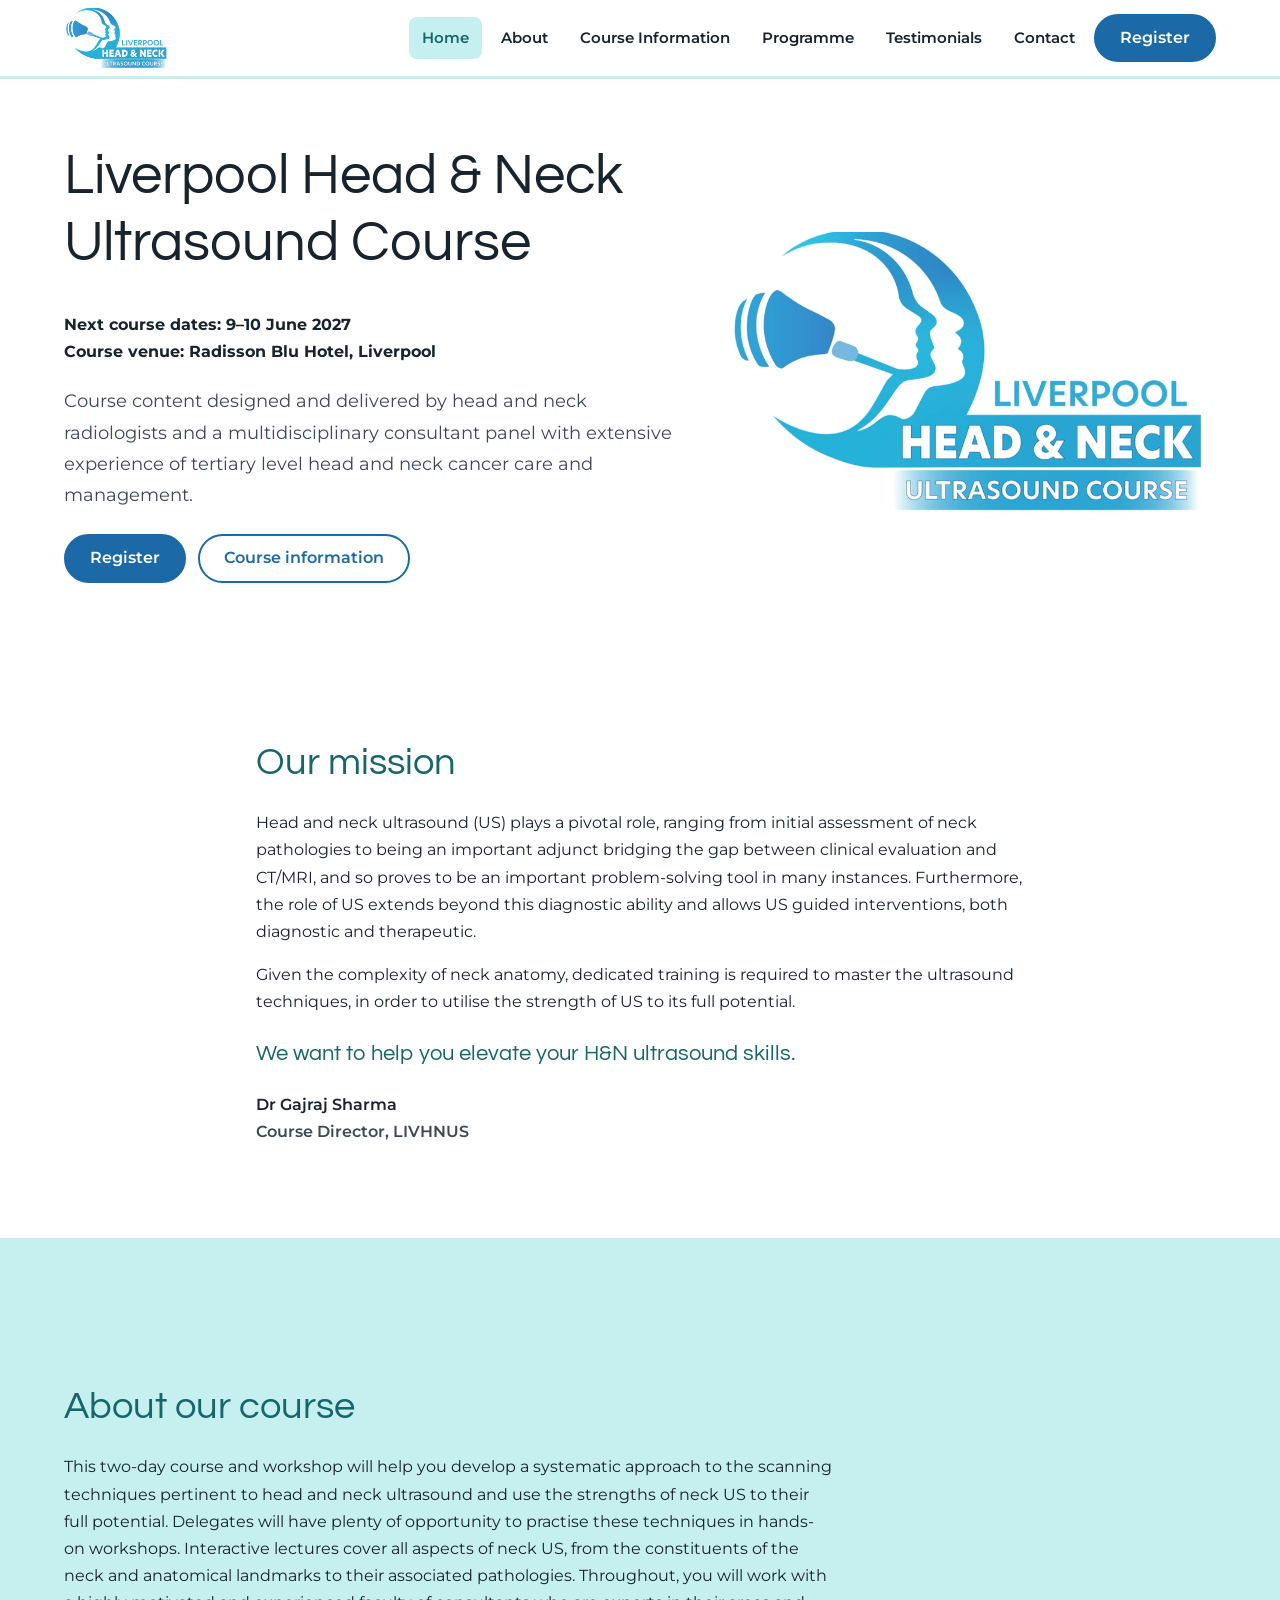
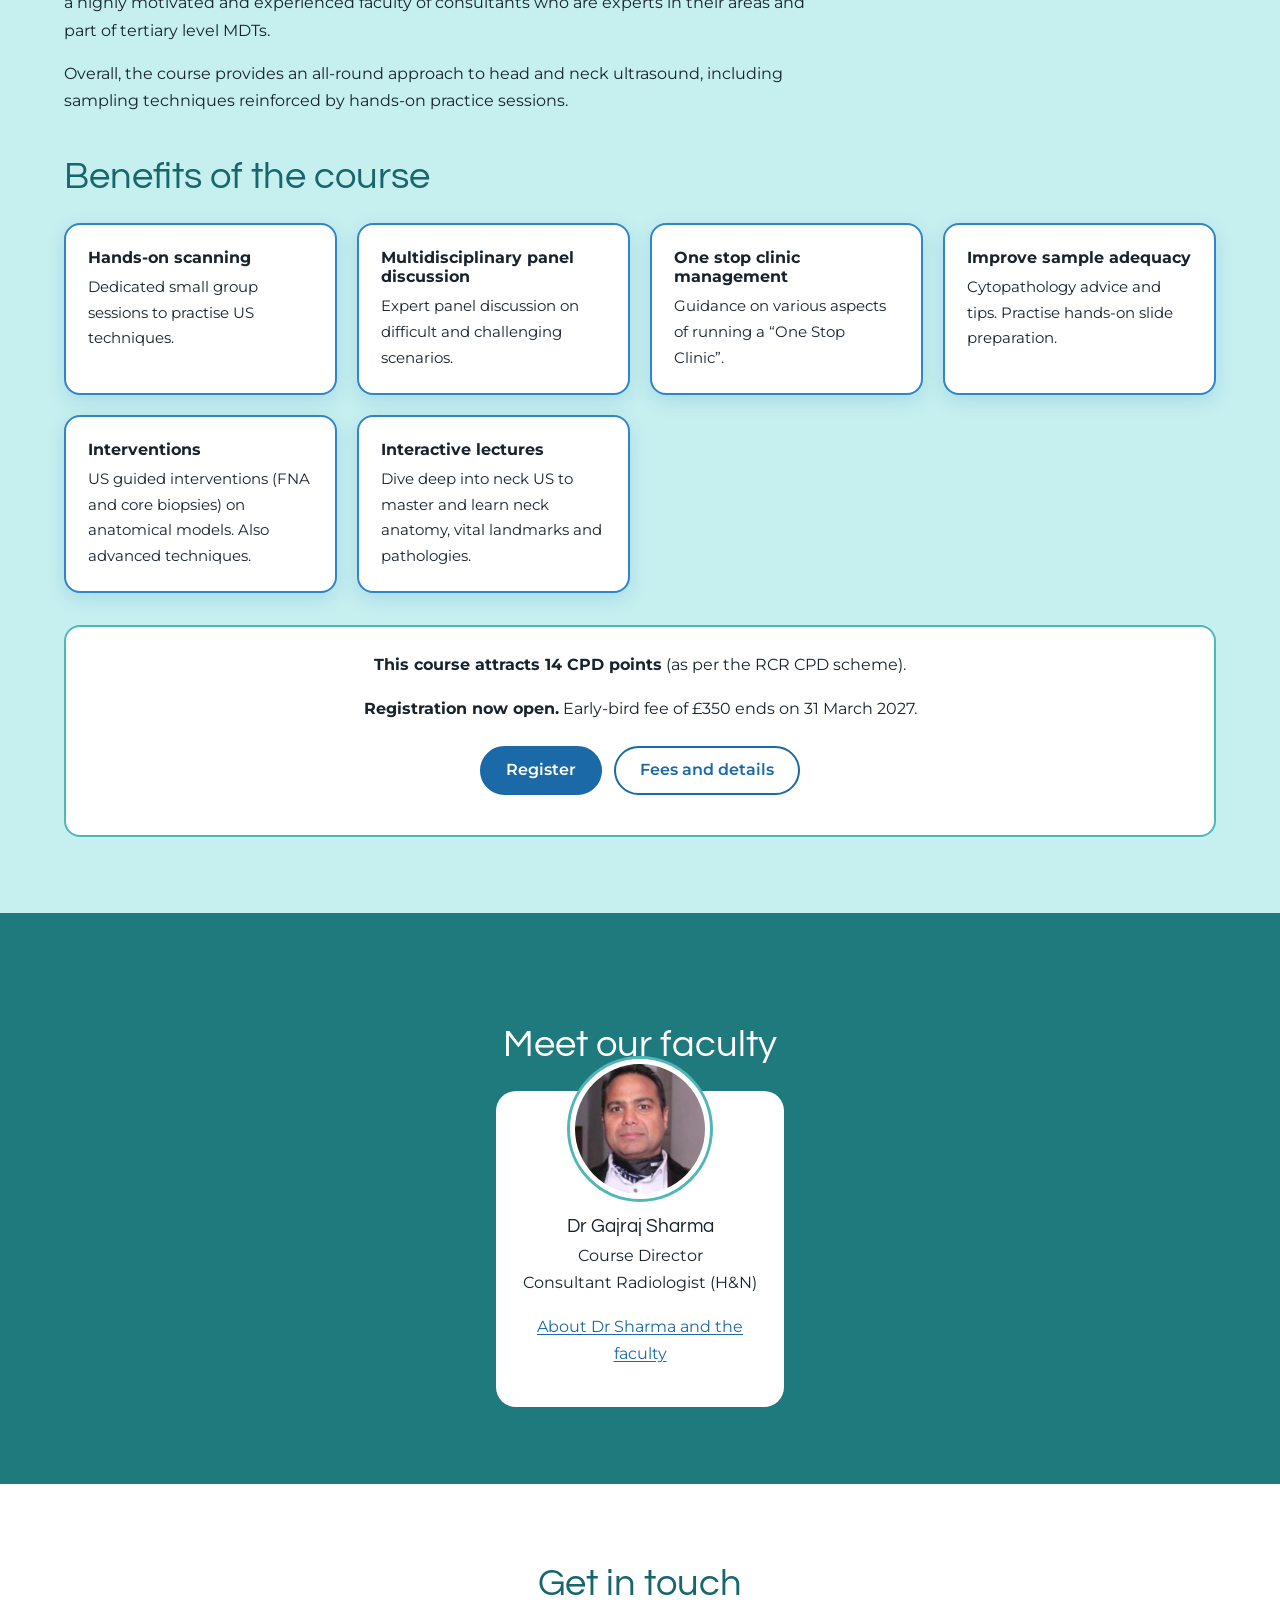
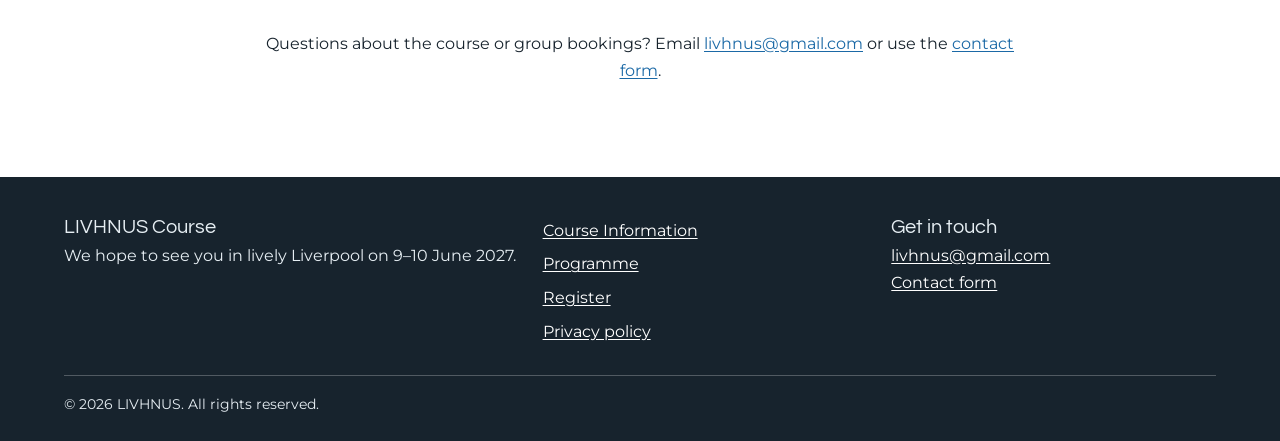
==== index.html @ 43c14c5c "Add files via upload" ====
<!DOCTYPE html>
<html lang="en-GB" class="no-js">
<head>
<meta charset="utf-8">
<meta name="viewport" content="width=device-width, initial-scale=1">
<title>Liverpool Head &amp; Neck Ultrasound Course 2027 | LIVHNUS</title>
<meta name="description" content="Two-day Liverpool Head &amp; Neck Ultrasound Course on 9–10 June 2027 with hands-on workshops, led by head and neck radiologists. 14 CPD points.">
<link rel="canonical" href="https://livhnus.com/">
<meta property="og:type" content="website">
<meta property="og:site_name" content="LIVHNUS">
<meta property="og:title" content="Liverpool Head &amp; Neck Ultrasound Course 2027 | LIVHNUS">
<meta property="og:description" content="Two-day Liverpool Head &amp; Neck Ultrasound Course on 9–10 June 2027 with hands-on workshops, led by head and neck radiologists. 14 CPD points.">
<meta property="og:url" content="https://livhnus.com/">
<meta property="og:image" content="https://livhnus.com/assets/images/og-image.jpg">
<meta property="og:image:alt" content="Liverpool Head &amp; Neck Ultrasound Course logo">
<meta name="twitter:card" content="summary_large_image">
<meta name="theme-color" content="#1b69a6">
<link rel="icon" type="image/png" href="assets/images/favicon-192.png">
<link rel="apple-touch-icon" href="assets/images/apple-touch-icon.png">
<link rel="preload" href="assets/fonts/montserrat-latin-400-normal.woff2" as="font" type="font/woff2" crossorigin>
<link rel="preload" href="assets/fonts/questrial-latin-400-normal.woff2" as="font" type="font/woff2" crossorigin>
<link rel="stylesheet" href="assets/css/styles.css">
<script type="application/ld+json">{"@context": "https://schema.org", "@type": "Organization", "name": "LIVHNUS", "alternateName": "Liverpool Head & Neck Ultrasound Course", "url": "https://livhnus.com/", "logo": "https://livhnus.com/assets/images/logo-800.png", "email": "livhnus@gmail.com"}</script>
<script>document.documentElement.className='js';</script>
</head>
<body>
<a class="skip-link" href="#main">Skip to main content</a>
<header class="site-header">
  <div class="container header-inner">
    <a class="brand" href="./"><picture><source type="image/webp" srcset="assets/images/logo-400.webp 400w, assets/images/logo-800.webp 800w" sizes="100px"><img class="brand-logo" src="assets/images/logo-800.png" srcset="assets/images/logo-400.png 400w, assets/images/logo-800.png 800w" sizes="100px" width="96" height="56" alt="Liverpool Head &amp; Neck Ultrasound Course logo" fetchpriority="high"></picture></a>
    <button class="nav-toggle" type="button" aria-expanded="false" aria-controls="site-nav">Menu</button>
    <nav id="site-nav" class="site-nav" aria-label="Main"><ul><li><a href="./" aria-current="page">Home</a></li><li><a href="about/">About</a></li><li><a href="course-information/">Course Information</a></li><li><a href="programme/">Programme</a></li><li><a href="testimonials/">Testimonials</a></li><li><a href="contact/">Contact</a></li><li><a class="btn btn-primary nav-cta" href="register/">Register</a></li></ul></nav>
  </div>
</header>
<main id="main">

<section class="hero"><div class="container hero-grid">
<div>
<h1>Liverpool Head & Neck Ultrasound Course</h1>
<p class="hero-meta"><strong>Next course dates: 9–10 June 2027</strong><br><strong>Course venue: Radisson Blu Hotel, Liverpool</strong></p>
<p class="lead">Course content designed and delivered by head and neck radiologists and a multidisciplinary consultant panel with extensive experience of tertiary level head and neck cancer care and management.</p>
<p class="actions"><a class="btn btn-primary" href="register/">Register</a> <a class="btn btn-secondary" href="course-information/">Course information</a></p>
</div>
<div class="hero-logo"><picture><source type="image/webp" srcset="assets/images/logo-400.webp 400w, assets/images/logo-800.webp 800w" sizes="(min-width: 52em) 480px, 80vw"><img class="" src="assets/images/logo-800.png" srcset="assets/images/logo-400.png 400w, assets/images/logo-800.png 800w" sizes="(min-width: 52em) 480px, 80vw" width="480" height="279" alt="Liverpool Head &amp; Neck Ultrasound Course logo" fetchpriority="high"></picture></div>
</div></section>

<section class="section mission"><div class="container narrow">
<h2>Our mission</h2>
<p>Head and neck ultrasound (US) plays a pivotal role, ranging from initial assessment of neck pathologies to being an important adjunct bridging the gap between clinical evaluation and CT/MRI, and so proves to be an important problem-solving tool in many instances. Furthermore, the role of US extends beyond this diagnostic ability and allows US guided interventions, both diagnostic and therapeutic.</p>
<p>Given the complexity of neck anatomy, dedicated training is required to master the ultrasound techniques, in order to utilise the strength of US to its full potential.</p>
<p class="statement">We want to help you elevate your H&amp;N ultrasound skills.</p>
<p class="signoff">Dr Gajraj Sharma<br><span class="muted">Course Director, LIVHNUS</span></p>
</div></section>

<section class="section aqua"><div class="container">
<div class="narrow">
<h2>About our course</h2>
<p>This two-day course and workshop will help you develop a systematic approach to the scanning techniques pertinent to head and neck ultrasound and use the strengths of neck US to their full potential. Delegates will have plenty of opportunity to practise these techniques in hands-on workshops. Interactive lectures cover all aspects of neck US, from the constituents of the neck and anatomical landmarks to their associated pathologies. Throughout, you will work with a highly motivated and experienced faculty of consultants who are experts in their areas and part of tertiary level MDTs.</p>
<p>Overall, the course provides an all-round approach to head and neck ultrasound, including sampling techniques reinforced by hands-on practice sessions.</p>
</div>
<h2 class="benefits-title">Benefits of the course</h2>
<ul class="benefit-grid"><li class="benefit"><h3>Hands-on scanning</h3><p>Dedicated small group sessions to practise US techniques.</p></li><li class="benefit"><h3>Multidisciplinary panel discussion</h3><p>Expert panel discussion on difficult and challenging scenarios.</p></li><li class="benefit"><h3>One stop clinic management</h3><p>Guidance on various aspects of running a &ldquo;One Stop Clinic&rdquo;.</p></li><li class="benefit"><h3>Improve sample adequacy</h3><p>Cytopathology advice and tips. Practise hands-on slide preparation.</p></li><li class="benefit"><h3>Interventions</h3><p>US guided interventions (FNA and core biopsies) on anatomical models. Also advanced techniques.</p></li><li class="benefit"><h3>Interactive lectures</h3><p>Dive deep into neck US to master and learn neck anatomy, vital landmarks and pathologies.</p></li></ul>
<div class="offer">
<p><strong>This course attracts 14 CPD points</strong> (as per the RCR CPD scheme).</p>
<p><strong>Registration now open.</strong> Early-bird fee of &pound;350 ends on 31 March 2027.</p>
<p class="actions"><a class="btn btn-primary" href="register/">Register</a> <a class="btn btn-secondary" href="course-information/">Fees and details</a></p>
</div>
</div></section>

<section class="section faculty-band"><div class="container">
<h2>Meet our faculty</h2>
<div class="faculty-card">
<img src="assets/images/dr-gajraj-sharma.jpg" width="211" height="285" alt="Portrait of Dr Gajraj Sharma" loading="lazy">
<h3>Dr Gajraj Sharma</h3>
<p>Course Director<br>Consultant Radiologist (H&amp;N)</p>
<p><a href="about/">About Dr Sharma and the faculty</a></p>
</div>
</div></section>

<section class="section"><div class="container narrow center">
<h2>Get in touch</h2>
<p>Questions about the course or group bookings? Email <a href="mailto:livhnus@gmail.com">livhnus@gmail.com</a> or use the <a href="contact/">contact form</a>.</p>
</div></section>

</main>
<footer class="site-footer">
  <div class="container footer-grid">
    <div>
      <p class="footer-brand">LIVHNUS Course</p>
      <p>We hope to see you in lively Liverpool on 9–10 June 2027.</p>
    </div>
    <nav aria-label="Footer">
      <ul class="footer-links">
        <li><a href="course-information/">Course Information</a></li>
        <li><a href="programme/">Programme</a></li>
        <li><a href="register/">Register</a></li>
        <li><a href="privacy-policy/">Privacy policy</a></li>
      </ul>
    </nav>
    <div>
      <p class="footer-brand">Get in touch</p>
      <p><a href="mailto:livhnus@gmail.com">livhnus@gmail.com</a><br><a href="contact/">Contact form</a></p>
    </div>
  </div>
  <div class="container"><p class="copyright">&copy; <span data-year>2026</span> LIVHNUS. All rights reserved.</p></div>
</footer>
<script src="assets/js/config.js"></script>
<script src="assets/js/main.js"></script>
</body>
</html>
---- assets/css/styles.css ----
/* LIVHNUS shared styles.
   Brand source: the Canva design (Montserrat body, Questrial headings, aqua #c6efef and teal #51b6b6 sections,
   blues from the logo). Colours that carry text are deepened slightly so they pass WCAG AA contrast. */
@font-face{font-family:Montserrat;font-weight:400;font-style:normal;font-display:swap;src:url(../fonts/montserrat-latin-400-normal.woff2) format("woff2")}
@font-face{font-family:Montserrat;font-weight:600;font-style:normal;font-display:swap;src:url(../fonts/montserrat-latin-600-normal.woff2) format("woff2")}
@font-face{font-family:Montserrat;font-weight:700;font-style:normal;font-display:swap;src:url(../fonts/montserrat-latin-700-normal.woff2) format("woff2")}
@font-face{font-family:Questrial;font-weight:400;font-style:normal;font-display:swap;src:url(../fonts/questrial-latin-400-normal.woff2) format("woff2")}

:root{
  --aqua:#c6efef;          /* Canva section background */
  --aqua-soft:#e8f4f9;     /* Canva hero tint */
  --teal:#51b6b6;          /* Canva teal: accents and borders only (2.4:1 with white text) */
  --teal-deep:#1f7a7e;     /* teal for text-bearing bands (5.1:1 with white) */
  --teal-ink:#17666b;      /* teal headings on aqua */
  --blue:#2e86c8;          /* logo blue */
  --blue-deep:#1b69a6;     /* buttons and links (5.8:1 with white) */
  --text:#17232d;
  --text-muted:#3a4a57;
  --bg:#fff;
  --border:#b9dcdc;
    --font-body:Montserrat,system-ui,-apple-system,"Segoe UI",Roboto,Arial,sans-serif;
  --font-heading:Questrial,Montserrat,system-ui,-apple-system,"Segoe UI",Roboto,Arial,sans-serif;
  --radius:12px;
  --space:clamp(2.75rem,6vw,5rem);
}
*,*::before,*::after{box-sizing:border-box}
html{-webkit-text-size-adjust:100%}
body{margin:0;font:400 1rem/1.7 var(--font-body);color:var(--text);background:var(--bg)}
img{max-width:100%;height:auto;display:block}
h1,h2,h3{font-family:var(--font-heading);font-weight:400;line-height:1.2;color:var(--text);margin:0 0 .6em}
h1{font-size:clamp(2.1rem,5.2vw,3.5rem)}
h2{font-size:clamp(1.7rem,3.6vw,2.4rem);color:var(--teal-ink);margin-top:1.8em}
h3{font-size:1.2rem}
section>.container>h2:first-child,.split>div>h2:first-child{margin-top:0}
p,ul,ol,dl{margin:0 0 1em}
a{color:var(--blue-deep);text-underline-offset:.15em}
a:hover{color:var(--teal-ink)}
:focus-visible{outline:3px solid var(--blue-deep);outline-offset:3px;border-radius:3px}
.container{width:min(100% - 2.5rem,72rem);margin-inline:auto}
.narrow{max-width:48rem}
.center{text-align:center}
.muted{color:var(--text-muted)}
.skip-link{position:absolute;left:-999px;top:0;background:var(--blue-deep);color:#fff;padding:.75rem 1rem;z-index:100}
.skip-link:focus{left:0}

/* Header and navigation: without JS the nav is always visible */
.site-header{background:#fff;border-bottom:3px solid var(--aqua);position:sticky;top:0;z-index:50}
.header-inner{display:flex;flex-wrap:wrap;align-items:center;justify-content:space-between;gap:.5rem 1rem;padding-block:.5rem}
.brand{display:block;line-height:0}
.brand-logo{width:auto;height:52px}
.site-nav ul{list-style:none;margin:0;padding:0;display:flex;flex-wrap:wrap;gap:.25rem .4rem;align-items:center}
.site-nav a:not(.btn){display:block;padding:.5rem .8rem;color:var(--text);text-decoration:none;border-radius:8px;font-weight:600;font-size:.95rem}
.site-nav a:not(.btn):hover{background:var(--aqua)}
.site-nav a[aria-current="page"]:not(.btn){background:var(--aqua);color:var(--teal-ink)}
.nav-toggle{display:none}
.js .nav-toggle{display:inline-block;background:#fff;border:2px solid var(--teal);border-radius:8px;padding:.5rem 1rem;font:600 .95rem var(--font-body);color:var(--text);cursor:pointer}
.js .site-nav{display:none;width:100%}
.js .site-nav.open{display:block}
.js .site-nav ul{flex-direction:column;align-items:stretch;padding-bottom:.75rem}
@media (min-width:62em){
  .brand-logo{height:60px}
  .js .nav-toggle{display:none}
  .js .site-nav,.js .site-nav.open{display:block;width:auto}
  .js .site-nav ul{flex-direction:row;align-items:center;padding:0}
}

/* Buttons */
.btn{display:inline-block;padding:.75rem 1.5rem;border-radius:999px;font-weight:600;text-decoration:none;border:2px solid var(--blue-deep);text-align:center;line-height:1.3}
.btn-primary{background:var(--blue-deep);color:#fff}
.btn-primary:hover{background:var(--teal-deep);border-color:var(--teal-deep);color:#fff}
.btn-secondary{background:#fff;color:var(--blue-deep)}
.btn-secondary:hover{background:var(--aqua);color:var(--text)}
.actions{display:flex;flex-wrap:wrap;gap:.75rem;margin-top:1.5rem}
.center .actions{justify-content:center}

/* Layout */
.section{padding-block:var(--space)}
.aqua,.band{background:var(--aqua)}
.page-head{padding-block:clamp(2.5rem,6vw,4rem) 1rem;background:linear-gradient(var(--aqua-soft),#fff)}
.lead{font-size:1.15rem;color:var(--text-muted);max-width:42rem}
.hero{padding-block:clamp(2rem,5vw,4rem);background:#fff} /* plain white: the logo file has a white background */
.hero-grid,.split{display:grid;gap:2rem;align-items:center}
.hero-meta{margin:1.25rem 0}
.hero-logo{justify-self:center;max-width:30rem;width:100%}
@media (min-width:52em){.benefit-grid{grid-template-columns:repeat(3,1fr)}.hero-grid{grid-template-columns:1.1fr .9fr}.split{grid-template-columns:15rem 1fr;align-items:start}}
.portrait{border-radius:var(--radius);width:211px;height:auto;border:4px solid #fff;box-shadow:0 4px 16px rgba(23,35,45,.15)}

.mission .statement{font:400 1.35rem/1.4 var(--font-heading);color:var(--teal-ink);margin-top:1.5rem}
.signoff{font-weight:600}
.benefits-title{margin-top:2.5rem}
.benefit-grid{list-style:none;padding:0;margin:0 0 2rem;display:grid;gap:1.25rem;grid-template-columns:repeat(auto-fit,minmax(15rem,1fr))}
.benefit{background:#fff;border:2px solid var(--blue);border-radius:16px;padding:1.4rem;box-shadow:0 6px 18px rgba(46,134,200,.18)}
.benefit h3{font-family:var(--font-body);font-weight:700;font-size:1.02rem;margin-bottom:.4em}
.benefit p{margin:0;font-size:.95rem}
.offer{background:#fff;border-radius:16px;padding:1.5rem;text-align:center;border:2px solid var(--teal)}
.offer .actions{justify-content:center}
.offer-note{background:var(--aqua);padding:1rem 1.25rem;border-radius:var(--radius)}

.faculty-band{background:var(--teal-deep);color:#fff;text-align:center}
.faculty-band h2{color:#fff;margin-top:0}
.faculty-card{background:#fff;color:var(--text);max-width:18rem;margin-inline:auto;border-radius:20px;padding:1.5rem}
.faculty-card img{width:140px;height:140px;object-fit:cover;object-position:center 20%;border-radius:50%;border:5px solid #fff;box-shadow:0 0 0 3px var(--teal);margin:-3.5rem auto 1rem;background:#fff}
.faculty-card h3{margin-bottom:.2em}
.faculty-band .container{padding-top:2rem}

.card-grid,.two-col{display:grid;gap:1.25rem;grid-template-columns:repeat(auto-fit,minmax(16rem,1fr))}
.card{background:#fff;border:2px solid var(--border);border-radius:var(--radius);padding:1.4rem;margin:0}
.card footer{color:var(--text-muted);font-size:.95rem}
.two-col{margin-bottom:1.5rem}
.facts{border-top:2px solid var(--aqua)}
.facts>div{display:grid;gap:.2rem 1.5rem;padding:.9rem 0;border-bottom:2px solid var(--aqua)}
.facts dt{font-weight:700;color:var(--teal-ink)}
.facts dd{margin:0}
@media (min-width:40em){.facts>div{grid-template-columns:9rem 1fr}}
.check{list-style:none;padding:0}
.check li{padding-left:1.8rem;position:relative;margin-bottom:.5rem}
.check li::before{content:"";position:absolute;left:.15rem;top:.55em;width:.55rem;height:.55rem;border-radius:50%;background:var(--teal)}
details{border-bottom:2px solid #fff;padding:.9rem 0}
summary{cursor:pointer;font-weight:600}
details p{margin:.6rem 0 0}
.faculty-list{list-style:none;padding:0;display:grid;gap:.75rem}
.faculty-list li{background:#fff;border-radius:var(--radius);padding:.8rem 1.1rem}
.faculty-list strong{display:block}
.faculty-list span{color:var(--text-muted);font-size:.95rem}

/* Timetable */
.table-wrap{overflow-x:auto;margin-bottom:1.5rem}
.timetable{width:100%;border-collapse:collapse}
.timetable caption{text-align:left;font-weight:700;padding-bottom:.5rem;color:var(--teal-ink)}
.timetable th,.timetable td{text-align:left;vertical-align:top;padding:.7rem .75rem;border-bottom:1px solid var(--border)}
.timetable thead th{background:var(--aqua);font-size:.9rem}
.timetable tbody th{white-space:nowrap;font-weight:600;font-size:.9rem;width:7.5rem}
.timetable .speaker,.timetable .detail{display:block;color:var(--text-muted);font-size:.92rem}
.timetable .break td,.timetable .break th{background:var(--aqua-soft);color:var(--text-muted)}
.timetable .break strong{font-weight:400}

/* Placeholders: "Need this: ..." labels. Dashed outline so none can reach launch unnoticed */
.placeholder{display:inline-block;background:#fff;color:var(--text-muted);border:2px dashed var(--teal);padding:.1em .55em;border-radius:6px;font-size:.95em;line-height:1.5}
.placeholder b{color:var(--teal-ink);font-weight:700}
.notice{border-left:4px solid var(--teal);background:var(--aqua-soft);padding:.75rem 1rem;border-radius:0 var(--radius) var(--radius) 0}

/* Embedded Google Forms */
.form-block{margin:1.5rem 0 2rem}
.form-embed iframe{width:100%;height:1400px;border:0;display:block;background:#fff}
@media (min-width:52em){.form-embed iframe{height:1150px}}
.form-fallback{margin-top:.75rem;color:var(--text-muted)}

/* Footer */
.site-footer{background:var(--text);color:#e6eef3;padding-block:2.5rem 1.5rem}
.site-footer a{color:#fff}
.footer-grid{display:grid;gap:1.5rem}
@media (min-width:52em){.footer-grid{grid-template-columns:1.4fr 1fr 1fr}}
.footer-brand{font:400 1.25rem var(--font-heading);margin:0 0 .3rem}
.footer-links{list-style:none;padding:0;margin:0}
.footer-links li{margin-bottom:.4rem}
.copyright{border-top:1px solid rgba(255,255,255,.25);padding-top:1rem;margin:1.5rem 0 0;font-size:.9rem}

@media (prefers-reduced-motion:reduce){*{animation:none!important;transition:none!important;scroll-behavior:auto!important}}
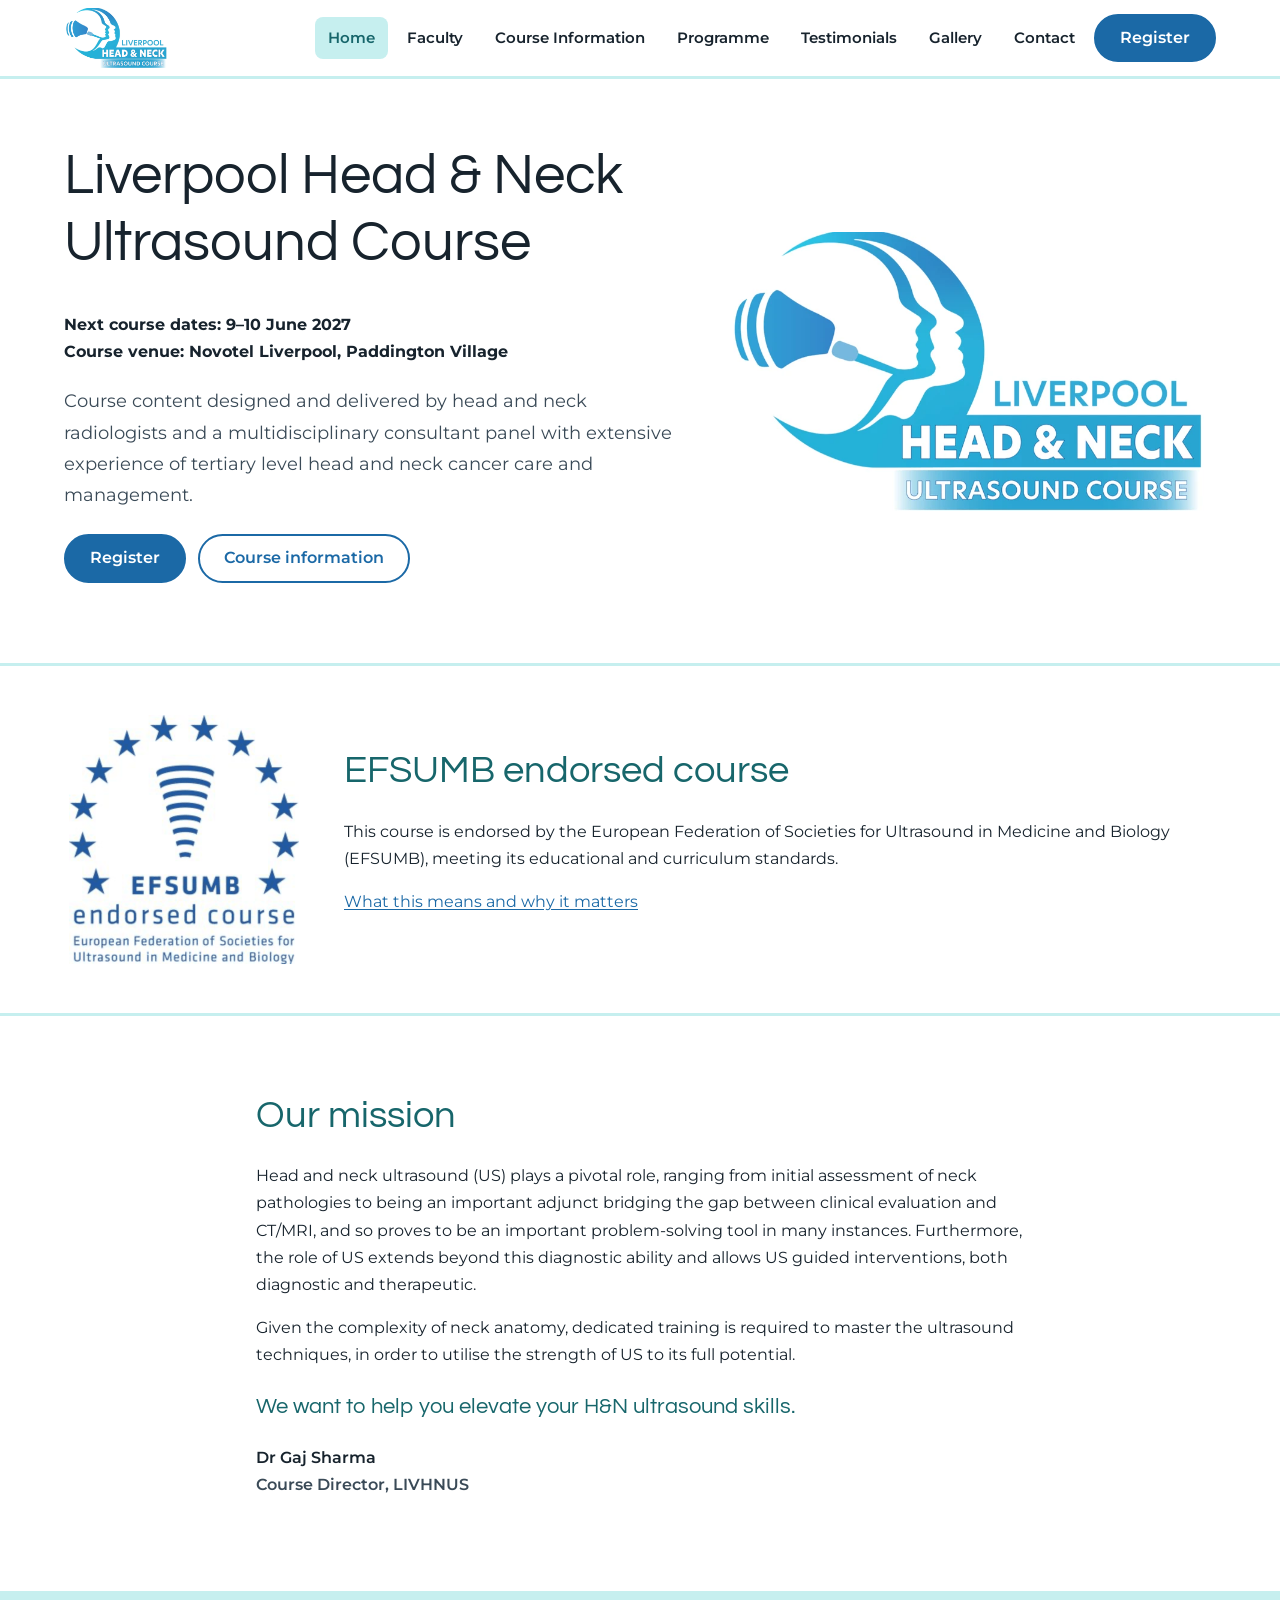
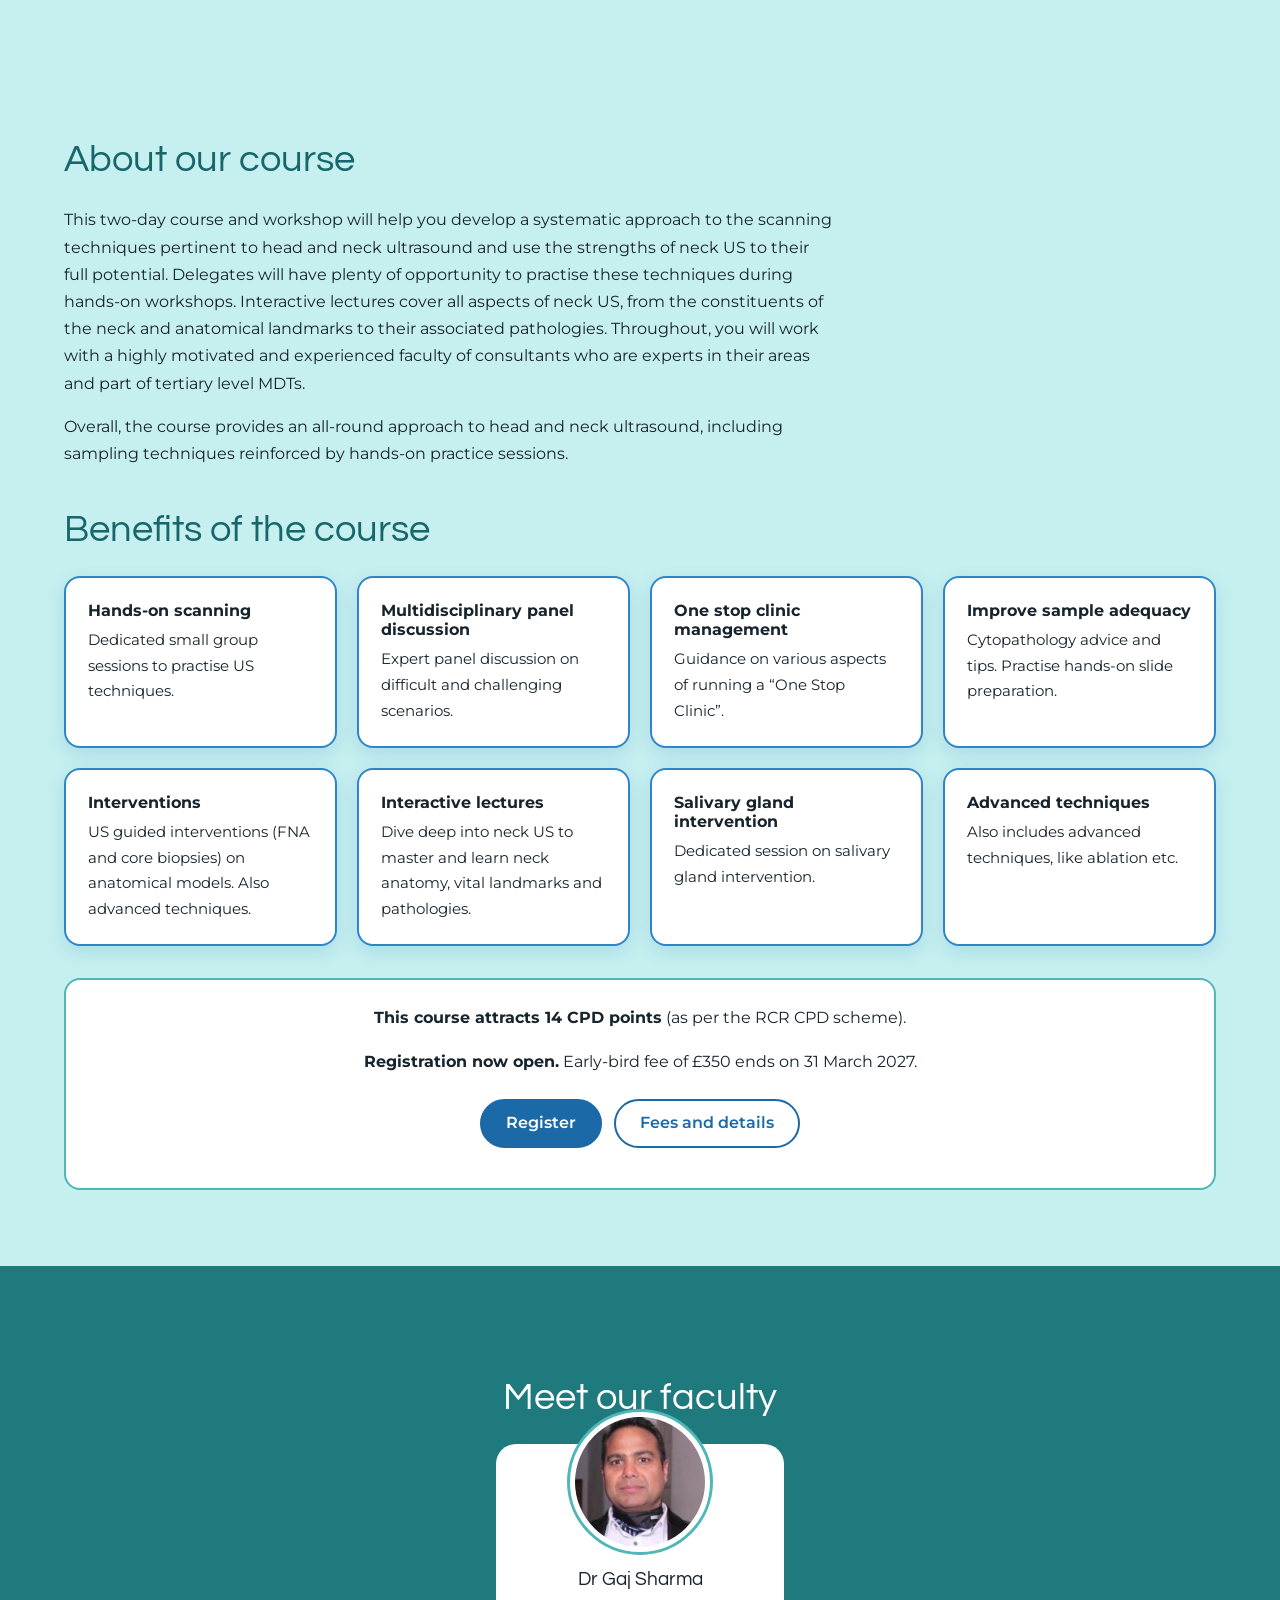
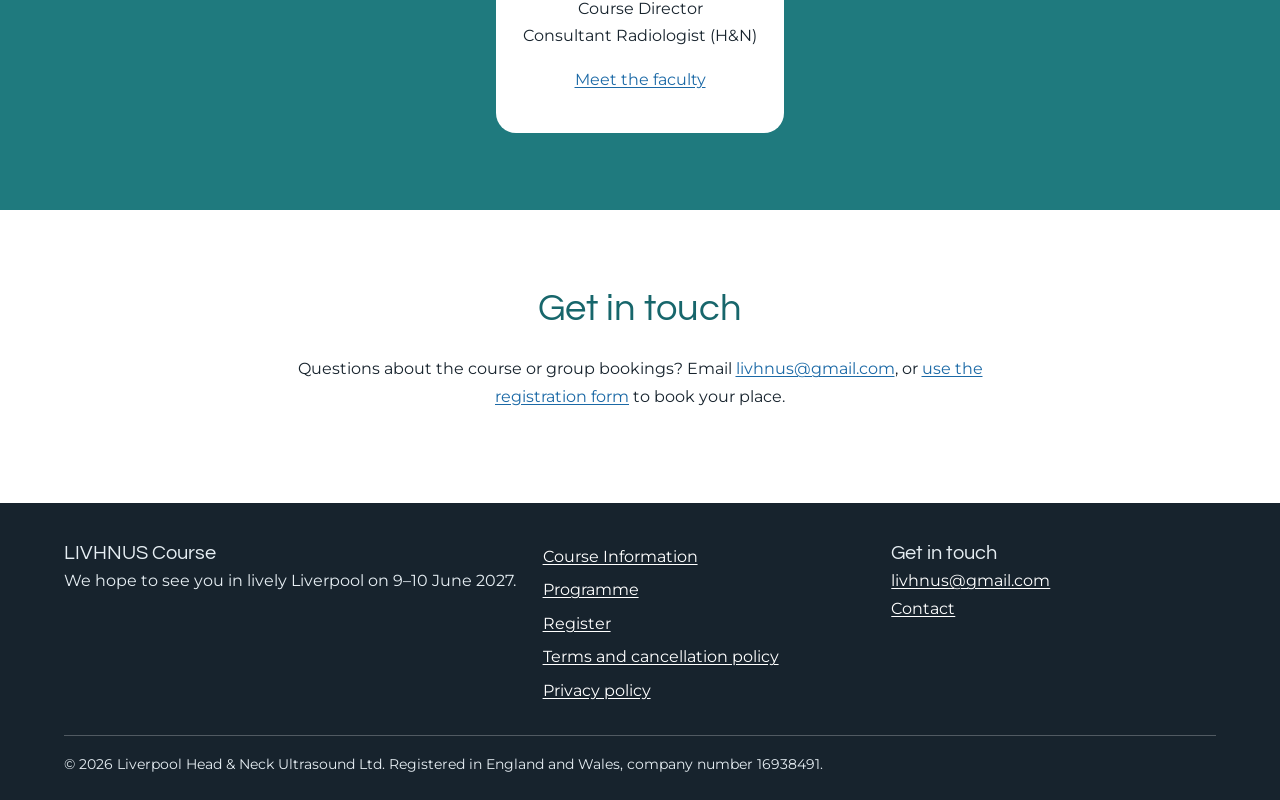
==== commit 0fa69209: "Add files via upload" ====
--- a/index.html
+++ b/index.html
@@ -4,12 +4,12 @@
 <meta charset="utf-8">
 <meta name="viewport" content="width=device-width, initial-scale=1">
 <title>Liverpool Head &amp; Neck Ultrasound Course 2027 | LIVHNUS</title>
-<meta name="description" content="Two-day Liverpool Head &amp; Neck Ultrasound Course on 9–10 June 2027 with hands-on workshops, led by head and neck radiologists. 14 CPD points.">
+<meta name="description" content="EFSUMB endorsed two-day Liverpool Head &amp; Neck Ultrasound Course, 9–10 June 2027, with hands-on workshops led by head and neck radiologists. 14 CPD points.">
 <link rel="canonical" href="https://livhnus.com/">
 <meta property="og:type" content="website">
 <meta property="og:site_name" content="LIVHNUS">
 <meta property="og:title" content="Liverpool Head &amp; Neck Ultrasound Course 2027 | LIVHNUS">
-<meta property="og:description" content="Two-day Liverpool Head &amp; Neck Ultrasound Course on 9–10 June 2027 with hands-on workshops, led by head and neck radiologists. 14 CPD points.">
+<meta property="og:description" content="EFSUMB endorsed two-day Liverpool Head &amp; Neck Ultrasound Course, 9–10 June 2027, with hands-on workshops led by head and neck radiologists. 14 CPD points.">
 <meta property="og:url" content="https://livhnus.com/">
 <meta property="og:image" content="https://livhnus.com/assets/images/og-image.jpg">
 <meta property="og:image:alt" content="Liverpool Head &amp; Neck Ultrasound Course logo">
@@ -20,7 +20,7 @@
 <link rel="preload" href="assets/fonts/montserrat-latin-400-normal.woff2" as="font" type="font/woff2" crossorigin>
 <link rel="preload" href="assets/fonts/questrial-latin-400-normal.woff2" as="font" type="font/woff2" crossorigin>
 <link rel="stylesheet" href="assets/css/styles.css">
-<script type="application/ld+json">{"@context": "https://schema.org", "@type": "Organization", "name": "LIVHNUS", "alternateName": "Liverpool Head & Neck Ultrasound Course", "url": "https://livhnus.com/", "logo": "https://livhnus.com/assets/images/logo-800.png", "email": "livhnus@gmail.com"}</script>
+<script type="application/ld+json">{"@context": "https://schema.org", "@type": "Organization", "name": "LIVHNUS", "legalName": "Liverpool Head & Neck Ultrasound Ltd", "alternateName": "Liverpool Head & Neck Ultrasound Course", "url": "https://livhnus.com/", "logo": "https://livhnus.com/assets/images/logo-800.png", "email": "livhnus@gmail.com"}</script>
 <script>document.documentElement.className='js';</script>
 </head>
 <body>
@@ -29,7 +29,7 @@
   <div class="container header-inner">
     <a class="brand" href="./"><picture><source type="image/webp" srcset="assets/images/logo-400.webp 400w, assets/images/logo-800.webp 800w" sizes="100px"><img class="brand-logo" src="assets/images/logo-800.png" srcset="assets/images/logo-400.png 400w, assets/images/logo-800.png 800w" sizes="100px" width="96" height="56" alt="Liverpool Head &amp; Neck Ultrasound Course logo" fetchpriority="high"></picture></a>
     <button class="nav-toggle" type="button" aria-expanded="false" aria-controls="site-nav">Menu</button>
-    <nav id="site-nav" class="site-nav" aria-label="Main"><ul><li><a href="./" aria-current="page">Home</a></li><li><a href="about/">About</a></li><li><a href="course-information/">Course Information</a></li><li><a href="programme/">Programme</a></li><li><a href="testimonials/">Testimonials</a></li><li><a href="contact/">Contact</a></li><li><a class="btn btn-primary nav-cta" href="register/">Register</a></li></ul></nav>
+    <nav id="site-nav" class="site-nav" aria-label="Main"><ul><li><a href="./" aria-current="page">Home</a></li><li><a href="faculty/">Faculty</a></li><li><a href="course-information/">Course Information</a></li><li><a href="programme/">Programme</a></li><li><a href="testimonials/">Testimonials</a></li><li><a href="gallery/">Gallery</a></li><li><a href="contact/">Contact</a></li><li><a class="btn btn-primary nav-cta" href="register/">Register</a></li></ul></nav>
   </div>
 </header>
 <main id="main">
@@ -37,29 +37,37 @@
 <section class="hero"><div class="container hero-grid">
 <div>
 <h1>Liverpool Head & Neck Ultrasound Course</h1>
-<p class="hero-meta"><strong>Next course dates: 9–10 June 2027</strong><br><strong>Course venue: Radisson Blu Hotel, Liverpool</strong></p>
+<p class="hero-meta"><strong>Next course dates: 9–10 June 2027</strong><br><strong>Course venue: Novotel Liverpool, Paddington Village</strong></p>
 <p class="lead">Course content designed and delivered by head and neck radiologists and a multidisciplinary consultant panel with extensive experience of tertiary level head and neck cancer care and management.</p>
 <p class="actions"><a class="btn btn-primary" href="register/">Register</a> <a class="btn btn-secondary" href="course-information/">Course information</a></p>
 </div>
 <div class="hero-logo"><picture><source type="image/webp" srcset="assets/images/logo-400.webp 400w, assets/images/logo-800.webp 800w" sizes="(min-width: 52em) 480px, 80vw"><img class="" src="assets/images/logo-800.png" srcset="assets/images/logo-400.png 400w, assets/images/logo-800.png 800w" sizes="(min-width: 52em) 480px, 80vw" width="480" height="279" alt="Liverpool Head &amp; Neck Ultrasound Course logo" fetchpriority="high"></picture></div>
 </div></section>
 
+<section class="efsumb-band"><div class="container efsumb-grid">
+<img class="efsumb-logo" src="assets/images/efsumb-endorsed-course.png" width="480" height="518" alt="EFSUMB endorsed course logo: European Federation of Societies for Ultrasound in Medicine and Biology" loading="lazy">
+<div>
+<h2>EFSUMB endorsed course</h2>
+<p>This course is endorsed by the European Federation of Societies for Ultrasound in Medicine and Biology (EFSUMB), meeting its educational and curriculum standards.</p>
+<p><a href="course-information/#efsumb">What this means and why it matters</a></p>
+</div></div></section>
+
 <section class="section mission"><div class="container narrow">
 <h2>Our mission</h2>
 <p>Head and neck ultrasound (US) plays a pivotal role, ranging from initial assessment of neck pathologies to being an important adjunct bridging the gap between clinical evaluation and CT/MRI, and so proves to be an important problem-solving tool in many instances. Furthermore, the role of US extends beyond this diagnostic ability and allows US guided interventions, both diagnostic and therapeutic.</p>
 <p>Given the complexity of neck anatomy, dedicated training is required to master the ultrasound techniques, in order to utilise the strength of US to its full potential.</p>
 <p class="statement">We want to help you elevate your H&amp;N ultrasound skills.</p>
-<p class="signoff">Dr Gajraj Sharma<br><span class="muted">Course Director, LIVHNUS</span></p>
+<p class="signoff">Dr Gaj Sharma<br><span class="muted">Course Director, LIVHNUS</span></p>
 </div></section>
 
 <section class="section aqua"><div class="container">
 <div class="narrow">
 <h2>About our course</h2>
-<p>This two-day course and workshop will help you develop a systematic approach to the scanning techniques pertinent to head and neck ultrasound and use the strengths of neck US to their full potential. Delegates will have plenty of opportunity to practise these techniques in hands-on workshops. Interactive lectures cover all aspects of neck US, from the constituents of the neck and anatomical landmarks to their associated pathologies. Throughout, you will work with a highly motivated and experienced faculty of consultants who are experts in their areas and part of tertiary level MDTs.</p>
+<p>This two-day course and workshop will help you develop a systematic approach to the scanning techniques pertinent to head and neck ultrasound and use the strengths of neck US to their full potential. Delegates will have plenty of opportunity to practise these techniques during hands-on workshops. Interactive lectures cover all aspects of neck US, from the constituents of the neck and anatomical landmarks to their associated pathologies. Throughout, you will work with a highly motivated and experienced faculty of consultants who are experts in their areas and part of tertiary level MDTs.</p>
 <p>Overall, the course provides an all-round approach to head and neck ultrasound, including sampling techniques reinforced by hands-on practice sessions.</p>
 </div>
 <h2 class="benefits-title">Benefits of the course</h2>
-<ul class="benefit-grid"><li class="benefit"><h3>Hands-on scanning</h3><p>Dedicated small group sessions to practise US techniques.</p></li><li class="benefit"><h3>Multidisciplinary panel discussion</h3><p>Expert panel discussion on difficult and challenging scenarios.</p></li><li class="benefit"><h3>One stop clinic management</h3><p>Guidance on various aspects of running a &ldquo;One Stop Clinic&rdquo;.</p></li><li class="benefit"><h3>Improve sample adequacy</h3><p>Cytopathology advice and tips. Practise hands-on slide preparation.</p></li><li class="benefit"><h3>Interventions</h3><p>US guided interventions (FNA and core biopsies) on anatomical models. Also advanced techniques.</p></li><li class="benefit"><h3>Interactive lectures</h3><p>Dive deep into neck US to master and learn neck anatomy, vital landmarks and pathologies.</p></li></ul>
+<ul class="benefit-grid"><li class="benefit"><h3>Hands-on scanning</h3><p>Dedicated small group sessions to practise US techniques.</p></li><li class="benefit"><h3>Multidisciplinary panel discussion</h3><p>Expert panel discussion on difficult and challenging scenarios.</p></li><li class="benefit"><h3>One stop clinic management</h3><p>Guidance on various aspects of running a &ldquo;One Stop Clinic&rdquo;.</p></li><li class="benefit"><h3>Improve sample adequacy</h3><p>Cytopathology advice and tips. Practise hands-on slide preparation.</p></li><li class="benefit"><h3>Interventions</h3><p>US guided interventions (FNA and core biopsies) on anatomical models. Also advanced techniques.</p></li><li class="benefit"><h3>Interactive lectures</h3><p>Dive deep into neck US to master and learn neck anatomy, vital landmarks and pathologies.</p></li><li class="benefit"><h3>Salivary gland intervention</h3><p>Dedicated session on salivary gland intervention.</p></li><li class="benefit"><h3>Advanced techniques</h3><p>Also includes advanced techniques, like ablation etc.</p></li></ul>
 <div class="offer">
 <p><strong>This course attracts 14 CPD points</strong> (as per the RCR CPD scheme).</p>
 <p><strong>Registration now open.</strong> Early-bird fee of &pound;350 ends on 31 March 2027.</p>
@@ -70,16 +78,16 @@
 <section class="section faculty-band"><div class="container">
 <h2>Meet our faculty</h2>
 <div class="faculty-card">
-<img src="assets/images/dr-gajraj-sharma.jpg" width="211" height="285" alt="Portrait of Dr Gajraj Sharma" loading="lazy">
-<h3>Dr Gajraj Sharma</h3>
+<img src="assets/images/dr-gaj-sharma.jpg" width="211" height="285" alt="Portrait of Dr Gaj Sharma" loading="lazy">
+<h3>Dr Gaj Sharma</h3>
 <p>Course Director<br>Consultant Radiologist (H&amp;N)</p>
-<p><a href="about/">About Dr Sharma and the faculty</a></p>
+<p><a href="faculty/">Meet the faculty</a></p>
 </div>
 </div></section>
 
 <section class="section"><div class="container narrow center">
 <h2>Get in touch</h2>
-<p>Questions about the course or group bookings? Email <a href="mailto:livhnus@gmail.com">livhnus@gmail.com</a> or use the <a href="contact/">contact form</a>.</p>
+<p>Questions about the course or group bookings? Email <a href="mailto:livhnus@gmail.com">livhnus@gmail.com</a>, or <a href="register/">use the registration form</a> to book your place.</p>
 </div></section>
 
 </main>
@@ -94,15 +102,16 @@
         <li><a href="course-information/">Course Information</a></li>
         <li><a href="programme/">Programme</a></li>
         <li><a href="register/">Register</a></li>
+        <li><a href="terms/">Terms and cancellation policy</a></li>
         <li><a href="privacy-policy/">Privacy policy</a></li>
       </ul>
     </nav>
     <div>
       <p class="footer-brand">Get in touch</p>
-      <p><a href="mailto:livhnus@gmail.com">livhnus@gmail.com</a><br><a href="contact/">Contact form</a></p>
+      <p><a href="mailto:livhnus@gmail.com">livhnus@gmail.com</a><br><a href="contact/">Contact</a></p>
     </div>
   </div>
-  <div class="container"><p class="copyright">&copy; <span data-year>2026</span> LIVHNUS. All rights reserved.</p></div>
+  <div class="container"><p class="copyright">&copy; <span data-year>2026</span> Liverpool Head &amp; Neck Ultrasound Ltd. Registered in England and Wales, company number 16938491.</p></div>
 </footer>
 <script src="assets/js/config.js"></script>
 <script src="assets/js/main.js"></script>
--- a/assets/css/styles.css
+++ b/assets/css/styles.css
@@ -57,7 +57,7 @@
 .js .site-nav{display:none;width:100%}
 .js .site-nav.open{display:block}
 .js .site-nav ul{flex-direction:column;align-items:stretch;padding-bottom:.75rem}
-@media (min-width:62em){
+@media (min-width:68em){
   .brand-logo{height:60px}
   .js .nav-toggle{display:none}
   .js .site-nav,.js .site-nav.open{display:block;width:auto}
@@ -82,13 +82,15 @@
 .hero-grid,.split{display:grid;gap:2rem;align-items:center}
 .hero-meta{margin:1.25rem 0}
 .hero-logo{justify-self:center;max-width:30rem;width:100%}
-@media (min-width:52em){.benefit-grid{grid-template-columns:repeat(3,1fr)}.hero-grid{grid-template-columns:1.1fr .9fr}.split{grid-template-columns:15rem 1fr;align-items:start}}
+@media (min-width:52em){.hero-grid{grid-template-columns:1.1fr .9fr}.split{grid-template-columns:15rem 1fr;align-items:start}}
 .portrait{border-radius:var(--radius);width:211px;height:auto;border:4px solid #fff;box-shadow:0 4px 16px rgba(23,35,45,.15)}
 
 .mission .statement{font:400 1.35rem/1.4 var(--font-heading);color:var(--teal-ink);margin-top:1.5rem}
 .signoff{font-weight:600}
 .benefits-title{margin-top:2.5rem}
-.benefit-grid{list-style:none;padding:0;margin:0 0 2rem;display:grid;gap:1.25rem;grid-template-columns:repeat(auto-fit,minmax(15rem,1fr))}
+.benefit-grid{list-style:none;padding:0;margin:0 0 2rem;display:grid;gap:1.25rem;grid-template-columns:1fr}
+@media (min-width:40em){.benefit-grid{grid-template-columns:repeat(2,1fr)}}
+@media (min-width:64em){.benefit-grid{grid-template-columns:repeat(4,1fr)}}
 .benefit{background:#fff;border:2px solid var(--blue);border-radius:16px;padding:1.4rem;box-shadow:0 6px 18px rgba(46,134,200,.18)}
 .benefit h3{font-family:var(--font-body);font-weight:700;font-size:1.02rem;margin-bottom:.4em}
 .benefit p{margin:0;font-size:.95rem}
@@ -156,3 +158,32 @@
 .copyright{border-top:1px solid rgba(255,255,255,.25);padding-top:1rem;margin:1.5rem 0 0;font-size:.9rem}
 
 @media (prefers-reduced-motion:reduce){*{animation:none!important;transition:none!important;scroll-behavior:auto!important}}
+
+/* EFSUMB highlight */
+.efsumb-band{background:#fff;border-top:3px solid var(--aqua);border-bottom:3px solid var(--aqua);padding-block:clamp(1.75rem,4vw,2.75rem)}
+.efsumb-grid{display:grid;gap:1.25rem 2.5rem;align-items:center;justify-items:center;text-align:center}
+.efsumb-grid h2{margin-top:0}
+.efsumb-logo{width:min(15rem,60vw);height:auto}
+@media (min-width:44em){.efsumb-grid{grid-template-columns:auto 1fr;justify-items:start;text-align:left}}
+.efsumb-detail{display:grid;gap:1rem 2rem;align-items:center;margin-bottom:1rem}
+.efsumb-detail h2{margin-top:0}
+@media (min-width:44em){.efsumb-detail{grid-template-columns:13rem 1fr}.efsumb-detail .efsumb-logo{width:13rem}}
+.levels{list-style:disc;padding-left:1.2rem;margin:.5rem 0 0}
+.levels li{padding-left:0;margin-bottom:.3rem}
+.levels li::before{display:none}
+
+/* Faculty */
+.role{color:var(--teal-ink);font-weight:600}
+.faculty-grid{list-style:none;padding:0;margin:1.5rem 0 0;display:grid;gap:1rem;grid-template-columns:repeat(auto-fill,minmax(14.5rem,1fr))}
+.fac{background:#fff;border-radius:var(--radius);padding:1.25rem;text-align:center}
+.fac .avatar{width:84px;height:84px;margin:0 auto .75rem;border-radius:50%;box-shadow:0 0 0 3px var(--teal)}
+.fac h3{font-family:var(--font-body);font-weight:700;font-size:1.02rem;margin-bottom:.25em}
+.fac p{margin:0;font-size:.9rem;color:var(--text-muted)}
+
+/* Legal pages and coming soon */
+.legal h2{font-size:1.4rem;margin-top:1.8em}
+.legal ol{padding-left:1.4rem}
+.legal li{margin-bottom:.8rem}
+.legal .check{padding-left:0}
+.coming-soon{font:400 clamp(2rem,6vw,3rem)/1.2 var(--font-heading);color:var(--teal-ink);margin-bottom:.4em}
+.aqua+.band{background:#fff;border-top:3px solid var(--aqua)}
